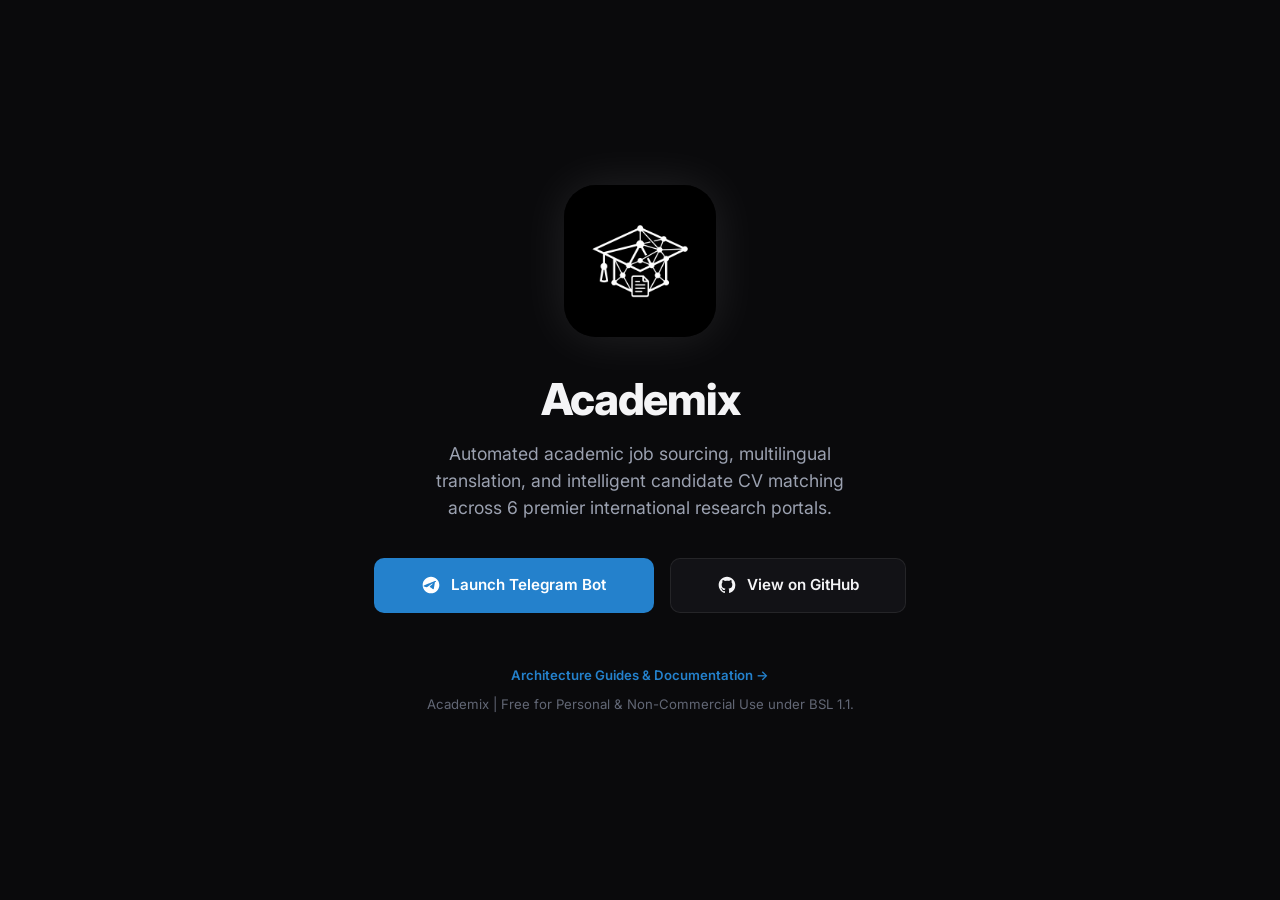
==== docs/index.html @ fbb47c1a "docs: add complete Academix documentation site, technical guides, and new neural-mortarboard logo" ====
<!DOCTYPE html>
<html lang="en" prefix="og: https://ogp.me/ns#">

<head>
  <meta charset="UTF-8">
  <meta name="viewport" content="width=device-width, initial-scale=1.0">
  
  <!-- Primary Search Engine Meta Tags -->
  <title>Academix — Automated Academic Job Sourcing, Translation & CV Matching</title>
  <meta name="title" content="Academix — Automated Academic Job Sourcing, Translation & CV Matching">
  <meta name="description"
    content="Automated academic job sourcing, metadata refinement, and CV matching platform. Aggregates PhD and Postdoc listings across 6 portals with local NLLB-200 translation and semantic matching.">
  <meta name="keywords"
    content="academic job tracker, phd job crawler, postdoc job search, euraxess scraper, academictransfer, nature careers scraper, researchgate jobs, cv parsing academia, academic matching algorithm, nllb 200 translation, ollama academic metadata, self hosted academic job board">
  <meta name="author" content="drLacheheb">
  <meta name="robots" content="index, follow, max-image-preview:large, max-snippet:-1, max-video-preview:-1">
  <meta name="googlebot" content="index, follow, max-snippet:-1, max-image-preview:large, max-video-preview:-1">
  <meta name="bingbot" content="index, follow, max-snippet:-1, max-image-preview:large, max-video-preview:-1">
  <meta name="theme-color" content="#0a0a0c">
  <link rel="canonical" href="https://drLacheheb.github.io/academix/">

  <!-- Favicons -->
  <link rel="icon" type="image/png" href="assets/logo.png">
  <link rel="apple-touch-icon" href="assets/logo.png">

  <!-- Open Graph / Facebook / LinkedIn / Discord -->
  <meta property="og:type" content="website">
  <meta property="og:url" content="https://drLacheheb.github.io/academix/">
  <meta property="og:title" content="Academix — Automated Academic Job Sourcing & Intelligent CV Matching">
  <meta property="og:description"
    content="Discover PhD, Postdoc, and Research positions across 6 European & global portals with local NLLB-200 translation, structured LLM extraction, and semantic vector matching.">
  <meta property="og:image" content="https://drLacheheb.github.io/academix/assets/logo.png">
  <meta property="og:image:alt" content="Academix - Academic Job Sourcing & CV Matching Logo">
  <meta property="og:site_name" content="Academix">
  <meta property="og:locale" content="en_US">

  <!-- Twitter Card -->
  <meta name="twitter:card" content="summary_large_image">
  <meta name="twitter:url" content="https://drLacheheb.github.io/academix/">
  <meta name="twitter:title" content="Academix — Automated Academic Job Sourcing & CV Matching">
  <meta name="twitter:description"
    content="Automated academic job aggregation across 6 portals with local AI translation and intelligent CV matching.">
  <meta name="twitter:image" content="https://drLacheheb.github.io/academix/assets/logo.png">

  <!-- JSON-LD Multi-Entity Structured Data (SoftwareApplication + FAQPage) -->
  <script type="application/ld+json">
  {
    "@context": "https://schema.org",
    "@graph": [
      {
        "@type": "SoftwareApplication",
        "@id": "https://drLacheheb.github.io/academix/#software",
        "name": "Academix",
        "alternateName": ["Academix Sourcing", "Academix Academic Matcher", "Academix Telegram Bot"],
        "headline": "Automated Academic Job Sourcing, Translation & Candidate CV Matching",
        "operatingSystem": "Linux, macOS, Windows, Docker",
        "applicationCategory": "BusinessApplication, EducationalApplication, ProductivityApplication",
        "offers": {
          "@type": "Offer",
          "price": "0",
          "priceCurrency": "USD"
        },
        "description": "Academix is an open-source, self-hosted academic recruiting and sourcing pipeline. It automatically discovers and aggregates PhD, postdoc, and faculty openings from 6 premier platforms, translates multilingual descriptions using local NLLB-200 CTranslate2 models, extracts structured competencies with Ollama and Instructor, and matches candidate CVs using hierarchical degree gating and asymmetric vector similarity pooling.",
        "url": "https://drLacheheb.github.io/academix/",
        "image": "https://drLacheheb.github.io/academix/assets/logo.png",
        "softwareVersion": "1.0.0",
        "author": {
          "@type": "Person",
          "name": "drLacheheb",
          "url": "https://github.com/drLacheheb"
        },
        "keywords": "academic job board, phd recruitment, postdoc crawler, euraxess scraper, academictransfer, cv matching, nllb 200 translation, nomic embeddings, self hosted academic platform",
        "featureList": [
          "Automated full-scroll crawling across 6 academic portals (EURAXESS, AcademicTransfer, ABG, Nature Careers, ResearchGate, EuroScienceJobs)",
          "Local Neural Machine Translation with CTranslate2 NLLB-200 and Sentencex segmentation",
          "Structured research profile extraction using Ollama LLMs and Instructor",
          "Multi-vector semantic similarity using nomic-embed-text-v1.5",
          "Hierarchical degree level eligibility verification (PhD >= Master >= Bachelor)",
          "Semantic degree field compatibility gating (0.71 cosine threshold)",
          "Asymmetric Max-Dominance score pooling (0.70 * max + 0.30 * min)",
          "Automated natural language match reason explanations for candidates",
          "Telegram Bot for candidate onboarding, CV PDF upload, and instant notifications"
        ]
      },
      {
        "@type": "FAQPage",
        "@id": "https://drLacheheb.github.io/academix/#faq",
        "mainEntity": [
          {
            "@type": "Question",
            "name": "What is Academix?",
            "acceptedAnswer": {
              "@type": "Answer",
              "text": "Academix is an automated, self-hosted platform that aggregates academic job offers (PhDs, postdocs, faculty roles) from major international portals, translates them locally, extracts structured requirements with local LLMs, and matches them to candidate research profiles."
            }
          },
          {
            "@type": "Question",
            "name": "Which job boards does Academix support?",
            "acceptedAnswer": {
              "@type": "Answer",
              "text": "Academix connects to EURAXESS, AcademicTransfer, Association Bernard Gregory (ABG), Nature Careers, ResearchGate, and EuroScienceJobs, covering over 20,000 active academic listings across Europe and globally."
            }
          },
          {
            "@type": "Question",
            "name": "How does the Academix matching algorithm work?",
            "acceptedAnswer": {
              "@type": "Answer",
              "text": "The matching engine uses a four-step funnel: 1) Hierarchical degree verification, 2) Semantic degree field compatibility check (0.71 cosine threshold), 3) Pre-computed skill and research embedding dot products, and 4) Asymmetric Max-Dominance pooling (0.70 * max + 0.30 * min) with LLM-generated match explanations."
            }
          },
          {
            "@type": "Question",
            "name": "How does Academix handle non-English listings?",
            "acceptedAnswer": {
              "@type": "Answer",
              "text": "Academix includes a local CTranslate2 NLLB-200 engine that splits listings into paragraphs and sentences, detects languages with Lingua in sub-milliseconds, and translates French, German, Dutch, and other languages to English while preserving markdown formatting."
            }
          }
        ]
      }
    ]
  }
  </script>

  <!-- Performance & Typography Preconnect -->
  <link rel="dns-prefetch" href="https://fonts.googleapis.com">
  <link rel="dns-prefetch" href="https://fonts.gstatic.com">
  <link rel="preconnect" href="https://fonts.googleapis.com">
  <link rel="preconnect" href="https://fonts.gstatic.com" crossorigin>
  <link
    href="https://fonts.googleapis.com/css2?family=Inter:wght@400;500;600;700;800&family=JetBrains+Mono:wght@400;500;600&display=swap"
    rel="stylesheet">
  <link rel="stylesheet" href="style.css">
</head>

<body>

  <div class="page-wrapper">
    <main class="hero">
      <div class="logo-wrapper">
        <img src="assets/logo.png" alt="Academix Logo - Automated Academic Job Sourcing & Matching" class="hero-logo" width="108" height="108">
      </div>

      <h1>Academix</h1>
      <p class="subtitle">
        Automated academic job sourcing, multilingual translation, and intelligent candidate CV matching across 6 premier international research portals.
      </p>

      <div class="cta-group">
        <a href="https://t.me/academix_bot" class="btn btn-primary" target="_blank" rel="noopener noreferrer" aria-label="Start with Academix Telegram Bot">
          <svg width="20" height="20" viewBox="0 0 24 24" fill="currentColor" aria-hidden="true">
            <path
              d="M12 2C6.48 2 2 6.48 2 12s4.48 10 10 10 10-4.48 10-10S17.52 2 12 2zm4.64 6.8c-.15 1.58-.8 5.42-1.13 7.19-.14.75-.42 1-.68 1.03-.58.05-1.02-.38-1.58-.75-.88-.58-1.38-.94-2.23-1.5-.99-.65-.35-1.01.22-1.59.15-.15 2.71-2.48 2.76-2.69.01-.03.01-.14-.07-.19-.08-.05-.19-.02-.27 0-.12.03-1.99 1.27-5.62 3.72-.53.36-1.01.54-1.44.53-.47-.01-1.38-.27-2.05-.49-.83-.27-1.49-.42-1.43-.88.03-.24.37-.49 1.02-.75 3.99-1.74 6.66-2.88 8.01-3.44 3.81-1.59 4.6-1.87 5.12-1.88.11 0 .37.03.54.17.14.12.18.28.2.45-.02.07-.02.13-.03.22z" />
          </svg>
          <span>Launch Telegram Bot</span>
        </a>

        <a href="https://github.com/drLacheheb/academix" class="btn btn-secondary" target="_blank"
          rel="noopener noreferrer" aria-label="View Academix Open Source Repository on GitHub">
          <svg width="20" height="20" viewBox="0 0 24 24" fill="currentColor" aria-hidden="true">
            <path fill-rule="evenodd" clip-rule="evenodd"
              d="M12 2C6.477 2 2 6.484 2 12.017c0 4.425 2.865 8.18 6.839 9.504.5.092.682-.217.682-.483 0-.237-.008-.868-.013-1.703-2.782.605-3.369-1.343-3.369-1.343-.454-1.158-1.11-1.466-1.11-1.466-.908-.62.069-.608.069-.608 1.003.07 1.53 1.032 1.53 1.032.892 1.53 2.341 1.088 2.91.832.092-.647.35-1.088.636-1.338-2.22-.253-4.555-1.113-4.555-4.951 0-1.093.39-1.988 1.029-2.688-.103-.253-.446-1.272.098-2.65 0 0 .84-.27 2.75 1.026A9.564 9.564 0 0112 6.844c.85.004 1.705.115 2.504.337 1.909-1.296 2.747-1.027 2.747-1.027.546 1.379.202 2.398.1 2.651.64.7 1.028 1.595 1.028 2.688 0 3.848-2.339 4.695-4.566 4.943.359.309.678.92.678 1.855 0 1.338-.012 2.419-.012 2.747 0 .268.18.58.688.482A10.019 10.019 0 0022 12.017C22 6.484 17.522 2 12 2z" />
          </svg>
          <span>View on GitHub</span>
        </a>
      </div>
    </main>

    <footer>
      <p style="margin-bottom: 0.5rem;"><a href="blog/">Architecture Guides & Documentation &rarr;</a></p>
      <p>Academix | Free for Personal & Non-Commercial Use under BSL 1.1.</p>
    </footer>
  </div>

</body>

</html>
---- docs/style.css ----
:root {
  --bg-primary: #0a0a0c;
  --bg-card: #121216;
  --border-color: rgba(255, 255, 255, 0.08);
  --border-hover: rgba(255, 255, 255, 0.22);
  --text-primary: #f4f4f6;
  --text-secondary: #9ba1b0;
  --text-muted: #626775;
  --tg-blue: #2481cc;
  --tg-blue-hover: #1c68a6;
  --font-main: "Inter", -apple-system, BlinkMacSystemFont, "Segoe UI", Roboto, sans-serif;
}

*,
*::before,
*::after {
  box-sizing: border-box;
  margin: 0;
  padding: 0;
}

html {
  font-size: 100%;
  -webkit-text-size-adjust: 100%;
}

body {
  background-color: var(--bg-primary);
  color: var(--text-primary);
  font-family: var(--font-main);
  line-height: 1.6;
  -webkit-font-smoothing: antialiased;
  min-height: 100dvh;
  min-height: 100vh;
  display: flex;
  flex-direction: column;
  justify-content: center;
  align-items: center;
  overflow-x: hidden;
  width: 100%;
}

.page-wrapper {
  max-width: min(92vw, 36.25rem);
  width: 100%;
  padding: clamp(1.5rem, 5dvh, 2.75rem) clamp(1rem, 4vw, 1.5rem);
  display: flex;
  flex-direction: column;
  align-items: center;
  text-align: center;
  margin: auto;
}

/* Hero Section */
.hero {
  display: flex;
  flex-direction: column;
  align-items: center;
  width: 100%;
}

.logo-wrapper {
  margin-bottom: clamp(1.25rem, 4vw, 1.75rem);
}

.hero-logo {
  width: clamp(7.5rem, 28vw, 9.5rem);
  height: clamp(7.5rem, 28vw, 9.5rem);
  border-radius: clamp(1.5rem, 5.5vw, 2rem);
  box-shadow: 0 0 clamp(1.5rem, 5vw, 3rem) rgba(255, 255, 255, 0.1);
  object-fit: contain;
}

h1 {
  font-size: clamp(1.75rem, 6vw, 2.75rem);
  font-weight: 800;
  letter-spacing: -0.03em;
  line-height: 1.2;
  margin-bottom: clamp(0.65rem, 2vw, 0.9rem);
}

.subtitle {
  font-size: clamp(0.9rem, 2.4vw, 1.1rem);
  color: var(--text-secondary);
  max-width: min(100%, 30rem);
  margin: 0 auto clamp(1.5rem, 4.5vw, 2.25rem);
  line-height: 1.55;
  text-wrap: balance;
}

/* CTA Group */
.cta-group {
  display: flex;
  gap: clamp(0.75rem, 2.5vw, 1rem);
  justify-content: center;
  align-items: stretch;
  width: 100%;
  flex-wrap: wrap;
}

.btn {
  display: inline-flex;
  align-items: center;
  justify-content: center;
  gap: 0.625rem;
  padding: clamp(0.75rem, 2vw, 0.9rem) clamp(1.25rem, 3.5vw, 1.75rem);
  border-radius: 0.625rem;
  font-size: clamp(0.875rem, 2vw, 0.95rem);
  font-weight: 600;
  text-decoration: none;
  transition: transform 0.2s ease, background-color 0.2s ease, border-color 0.2s ease;
  min-height: 3rem;
  cursor: pointer;
  flex: 1 1 auto;
  max-width: 100%;
}

.btn svg {
  width: clamp(1.125rem, 2.5vw, 1.25rem);
  height: clamp(1.125rem, 2.5vw, 1.25rem);
  flex-shrink: 0;
}

.btn-primary {
  background-color: var(--tg-blue);
  color: #ffffff;
  border: 1px solid transparent;
}

.btn-primary:hover {
  background-color: var(--tg-blue-hover);
  transform: translateY(-0.125rem);
}

.btn-secondary {
  background-color: var(--bg-card);
  color: var(--text-primary);
  border: 1px solid var(--border-color);
}

.btn-secondary:hover {
  border-color: var(--border-hover);
  background-color: #1a1a22;
  transform: translateY(-0.125rem);
}

/* Footer */
footer {
  margin-top: clamp(2rem, 6dvh, 3.25rem);
  color: var(--text-muted);
  font-size: clamp(0.75rem, 1.8vw, 0.825rem);
  width: 100%;
}

footer a {
  color: var(--tg-blue);
  text-decoration: none;
  font-weight: 600;
  transition: color 0.2s, text-decoration 0.2s;
}

footer a:hover {
  color: var(--tg-blue-hover);
  text-decoration: underline;
}

/* Mobile & Small Screen Rules */
@media (max-width: 32.5em) {
  .cta-group {
    flex-direction: column;
    width: 100%;
  }

  .btn {
    width: 100%;
    flex: 1 1 100%;
  }
}
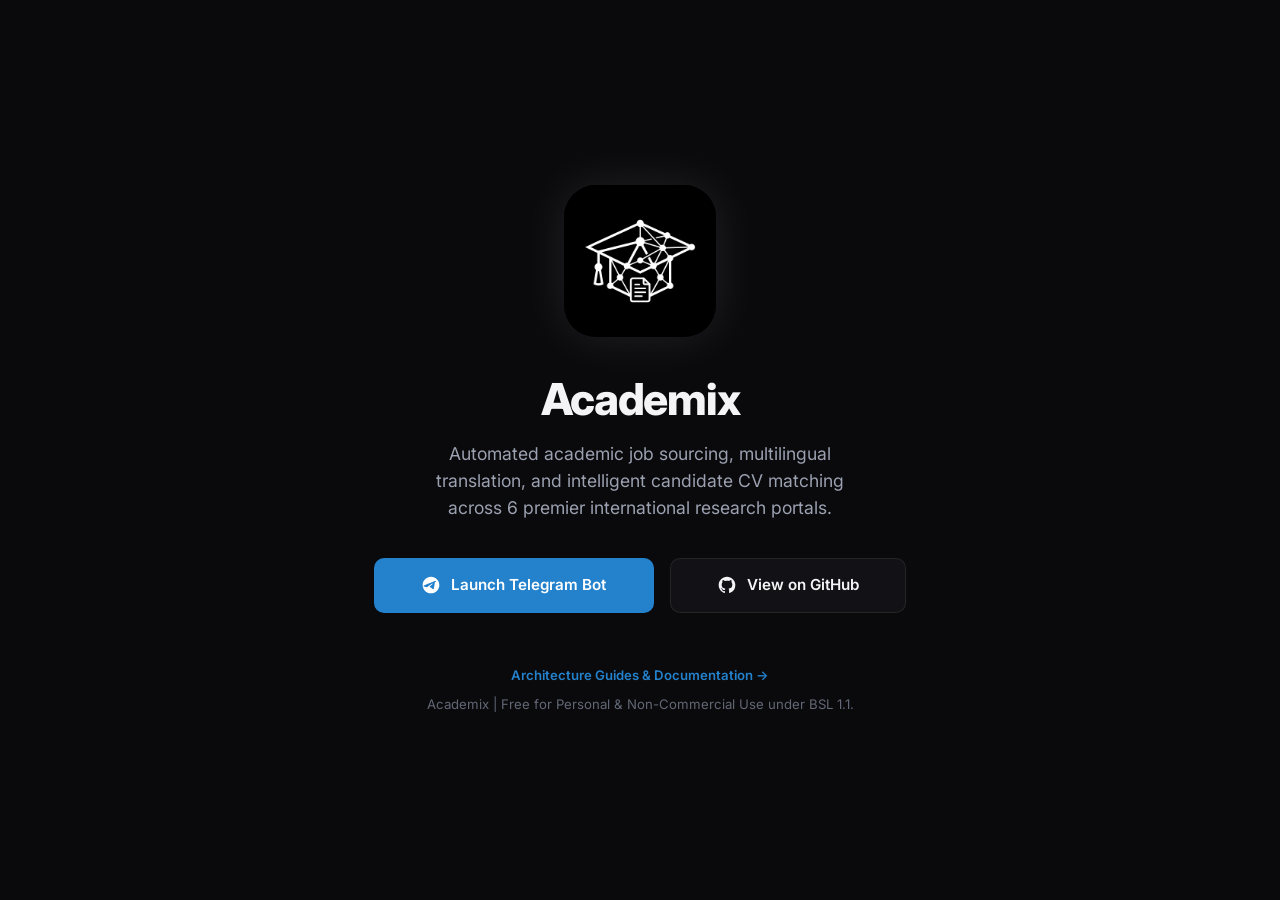
==== commit 6237d2fe: "docs: update Telegram bot handle and URLs to @AcadamixBot" ====
--- a/docs/index.html
+++ b/docs/index.html
@@ -149,7 +149,7 @@
       </p>
 
       <div class="cta-group">
-        <a href="https://t.me/academix_bot" class="btn btn-primary" target="_blank" rel="noopener noreferrer" aria-label="Start with Academix Telegram Bot">
+        <a href="https://t.me/AcadamixBot" class="btn btn-primary" target="_blank" rel="noopener noreferrer" aria-label="Start with Academix Telegram Bot">
           <svg width="20" height="20" viewBox="0 0 24 24" fill="currentColor" aria-hidden="true">
             <path
               d="M12 2C6.48 2 2 6.48 2 12s4.48 10 10 10 10-4.48 10-10S17.52 2 12 2zm4.64 6.8c-.15 1.58-.8 5.42-1.13 7.19-.14.75-.42 1-.68 1.03-.58.05-1.02-.38-1.58-.75-.88-.58-1.38-.94-2.23-1.5-.99-.65-.35-1.01.22-1.59.15-.15 2.71-2.48 2.76-2.69.01-.03.01-.14-.07-.19-.08-.05-.19-.02-.27 0-.12.03-1.99 1.27-5.62 3.72-.53.36-1.01.54-1.44.53-.47-.01-1.38-.27-2.05-.49-.83-.27-1.49-.42-1.43-.88.03-.24.37-.49 1.02-.75 3.99-1.74 6.66-2.88 8.01-3.44 3.81-1.59 4.6-1.87 5.12-1.88.11 0 .37.03.54.17.14.12.18.28.2.45-.02.07-.02.13-.03.22z" />
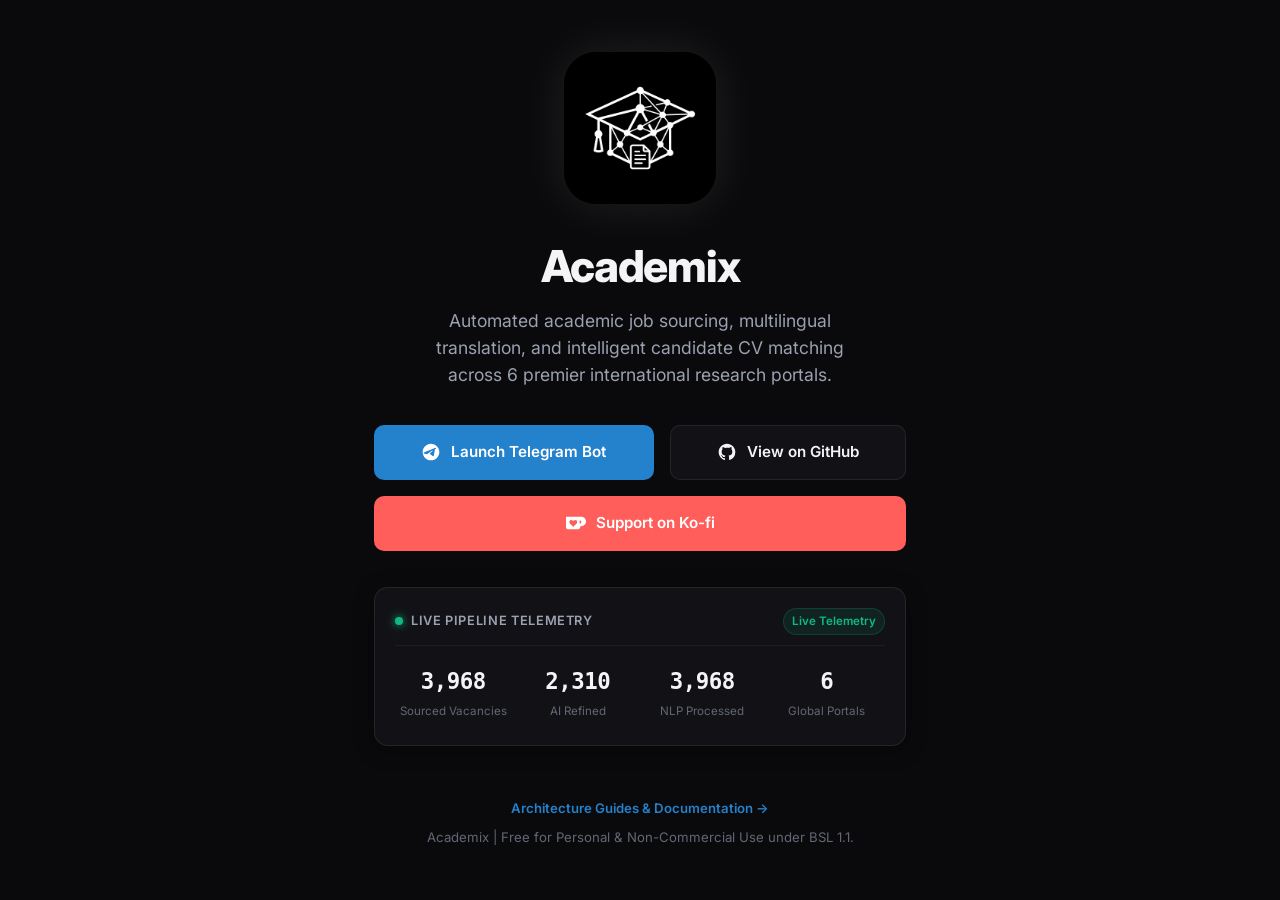
==== commit 44824095: "feat(docs): add live pipeline telemetry widget and Ko-fi support button" ====
--- a/docs/index.html
+++ b/docs/index.html
@@ -165,7 +165,42 @@
           </svg>
           <span>View on GitHub</span>
         </a>
+
+        <a href="https://ko-fi.com/drlacheheb" class="btn btn-kofi" target="_blank"
+          rel="noopener noreferrer" aria-label="Support Academix on Ko-fi">
+          <svg width="20" height="20" viewBox="0 0 24 24" fill="currentColor" aria-hidden="true">
+            <path d="M23.881 8.948c-.773-4.085-4.859-4.593-4.859-4.593H.723c-.604 0-.679.798-.679.798s-.082 7.324-.022 11.822c.164 2.424 2.586 2.672 2.586 2.672s8.267-.023 11.966-.049c2.438-.426 2.683-2.566 2.658-3.734 4.352.24 7.422-2.831 6.649-6.916zm-11.062 3.511c-1.246 1.453-4.047 3.977-4.047 3.977s-2.793-2.516-4.043-3.977c-1.458-1.706-.525-4.086 1.541-4.086 1.41 0 2.502 1.053 2.502 1.053s1.093-1.053 2.508-1.053c2.063 0 2.994 2.38 1.539 4.086zm5.836-1.583c-.496 2.05-2.261 2.308-2.261 2.308v-4.63s1.765.272 2.261 2.322z"/>
+          </svg>
+          <span>Support on Ko-fi</span>
+        </a>
       </div>
+
+      <!-- Live Pipeline Telemetry Widget -->
+      <section class="telemetry-card" aria-label="Real-time Platform Statistics">
+        <div class="telemetry-header">
+          <span class="pulse-indicator" aria-hidden="true"></span>
+          <span class="telemetry-title">Live Pipeline Telemetry</span>
+          <span class="telemetry-badge" id="telemetry-status">Connecting...</span>
+        </div>
+        <div class="telemetry-grid">
+          <div class="telemetry-item">
+            <span class="telemetry-value" id="stat-total-jobs">3,968</span>
+            <span class="telemetry-label">Sourced Vacancies</span>
+          </div>
+          <div class="telemetry-item">
+            <span class="telemetry-value" id="stat-refined-jobs">2,310</span>
+            <span class="telemetry-label">AI Refined</span>
+          </div>
+          <div class="telemetry-item">
+            <span class="telemetry-value" id="stat-translated-jobs">3,968</span>
+            <span class="telemetry-label">NLP Processed</span>
+          </div>
+          <div class="telemetry-item">
+            <span class="telemetry-value" id="stat-active-portals">6</span>
+            <span class="telemetry-label">Global Portals</span>
+          </div>
+        </div>
+      </section>
     </main>
 
     <footer>
@@ -174,6 +209,32 @@
     </footer>
   </div>
 
+  <script>
+    (function () {
+      async function fetchLiveStats() {
+        try {
+          const res = await fetch("https://academix-production-1c37.up.railway.app/status");
+          if (res.ok) {
+            const data = await res.json();
+            if (data.total_jobs !== undefined) {
+              document.getElementById("stat-total-jobs").textContent = Number(data.total_jobs).toLocaleString();
+            }
+            if (data.completed_refinement !== undefined) {
+              document.getElementById("stat-refined-jobs").textContent = Number(data.completed_refinement).toLocaleString();
+            }
+            const totalTrans = (data.completed_translation || 0) + (data.skipped_translation || 0);
+            if (totalTrans > 0) {
+              document.getElementById("stat-translated-jobs").textContent = Number(totalTrans).toLocaleString();
+            }
+            document.getElementById("telemetry-status").textContent = "Operational • 100%";
+          }
+        } catch (err) {
+          document.getElementById("telemetry-status").textContent = "Live Telemetry";
+        }
+      }
+      fetchLiveStats();
+    })();
+  </script>
 </body>
 
 </html>
--- a/docs/style.css
+++ b/docs/style.css
@@ -144,6 +144,104 @@
   transform: translateY(-0.125rem);
 }
 
+.btn-kofi {
+  background-color: #ff5e5b;
+  color: #ffffff;
+  border: 1px solid transparent;
+}
+
+.btn-kofi:hover {
+  background-color: #e04b48;
+  transform: translateY(-0.125rem);
+}
+
+/* Live Telemetry Card */
+.telemetry-card {
+  width: 100%;
+  margin-top: clamp(1.75rem, 5vw, 2.25rem);
+  background: var(--bg-card);
+  border: 1px solid var(--border-color);
+  border-radius: 0.875rem;
+  padding: clamp(1rem, 3vw, 1.25rem);
+  box-shadow: 0 4px 20px rgba(0, 0, 0, 0.35);
+  transition: border-color 0.2s ease;
+}
+
+.telemetry-card:hover {
+  border-color: var(--border-hover);
+}
+
+.telemetry-header {
+  display: flex;
+  align-items: center;
+  gap: 0.5rem;
+  margin-bottom: 0.875rem;
+  padding-bottom: 0.625rem;
+  border-bottom: 1px solid rgba(255, 255, 255, 0.05);
+}
+
+.pulse-indicator {
+  width: 0.5rem;
+  height: 0.5rem;
+  border-radius: 50%;
+  background-color: #10b981;
+  box-shadow: 0 0 8px #10b981;
+  animation: pulse-glow 2s infinite;
+}
+
+@keyframes pulse-glow {
+  0% { transform: scale(0.95); opacity: 0.8; }
+  50% { transform: scale(1.15); opacity: 1; box-shadow: 0 0 12px #10b981; }
+  100% { transform: scale(0.95); opacity: 0.8; }
+}
+
+.telemetry-title {
+  font-size: 0.8rem;
+  font-weight: 600;
+  text-transform: uppercase;
+  letter-spacing: 0.05em;
+  color: var(--text-secondary);
+}
+
+.telemetry-badge {
+  margin-left: auto;
+  font-size: 0.725rem;
+  font-weight: 600;
+  color: #10b981;
+  background: rgba(16, 185, 129, 0.1);
+  padding: 0.2rem 0.5rem;
+  border-radius: 2rem;
+  border: 1px solid rgba(16, 185, 129, 0.2);
+}
+
+.telemetry-grid {
+  display: grid;
+  grid-template-columns: repeat(4, 1fr);
+  gap: 0.5rem;
+}
+
+.telemetry-item {
+  display: flex;
+  flex-direction: column;
+  align-items: center;
+  padding: 0.25rem;
+}
+
+.telemetry-value {
+  font-size: clamp(1.1rem, 3vw, 1.4rem);
+  font-weight: 700;
+  color: var(--text-primary);
+  font-family: "JetBrains Mono", monospace;
+  letter-spacing: -0.02em;
+}
+
+.telemetry-label {
+  font-size: clamp(0.65rem, 1.8vw, 0.725rem);
+  color: var(--text-muted);
+  margin-top: 0.15rem;
+  white-space: nowrap;
+}
+
 /* Footer */
 footer {
   margin-top: clamp(2rem, 6dvh, 3.25rem);
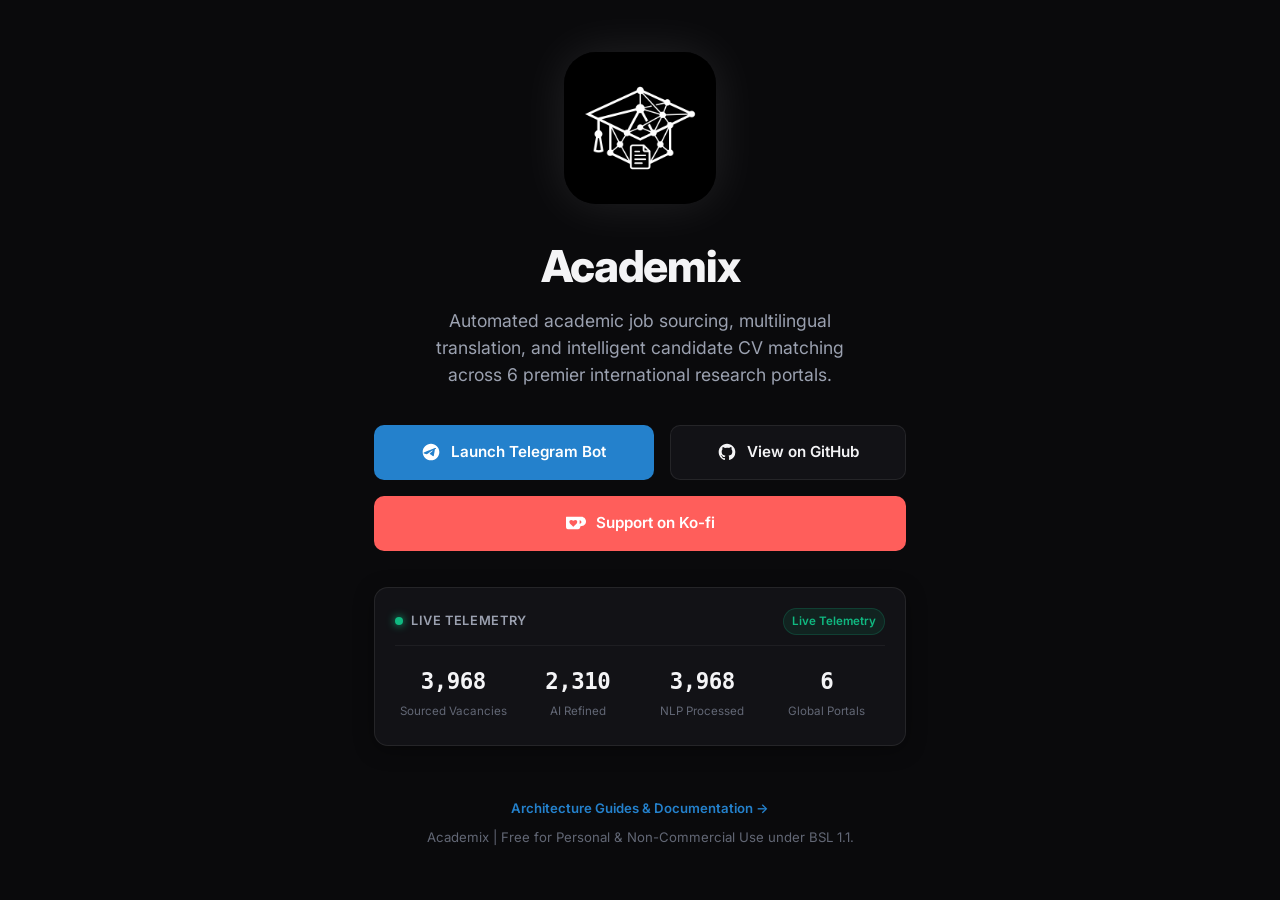
==== commit e453b5fa: "fix(landing): resolve telemetry card overflow on mobile viewports" ====
--- a/docs/index.html
+++ b/docs/index.html
@@ -175,11 +175,11 @@
         </a>
       </div>
 
-      <!-- Live Pipeline Telemetry Widget -->
+      <!-- Live Telemetry Widget -->
       <section class="telemetry-card" aria-label="Real-time Platform Statistics">
         <div class="telemetry-header">
           <span class="pulse-indicator" aria-hidden="true"></span>
-          <span class="telemetry-title">Live Pipeline Telemetry</span>
+          <span class="telemetry-title">Live Telemetry</span>
           <span class="telemetry-badge" id="telemetry-status">Connecting...</span>
         </div>
         <div class="telemetry-grid">
--- a/docs/style.css
+++ b/docs/style.css
@@ -178,6 +178,7 @@
   margin-bottom: 0.875rem;
   padding-bottom: 0.625rem;
   border-bottom: 1px solid rgba(255, 255, 255, 0.05);
+  flex-wrap: wrap;
 }
 
 .pulse-indicator {
@@ -187,6 +188,7 @@
   background-color: #10b981;
   box-shadow: 0 0 8px #10b981;
   animation: pulse-glow 2s infinite;
+  flex-shrink: 0;
 }
 
 @keyframes pulse-glow {
@@ -212,6 +214,7 @@
   padding: 0.2rem 0.5rem;
   border-radius: 2rem;
   border: 1px solid rgba(16, 185, 129, 0.2);
+  white-space: nowrap;
 }
 
 .telemetry-grid {
@@ -225,6 +228,7 @@
   flex-direction: column;
   align-items: center;
   padding: 0.25rem;
+  min-width: 0;
 }
 
 .telemetry-value {
@@ -240,6 +244,9 @@
   color: var(--text-muted);
   margin-top: 0.15rem;
   white-space: nowrap;
+  overflow: hidden;
+  text-overflow: ellipsis;
+  max-width: 100%;
 }
 
 /* Footer */
@@ -273,4 +280,17 @@
     width: 100%;
     flex: 1 1 100%;
   }
-}
+
+  .telemetry-grid {
+    grid-template-columns: repeat(2, 1fr);
+    gap: 0.75rem;
+  }
+
+  .telemetry-title {
+    font-size: 0.7rem;
+  }
+
+  .telemetry-badge {
+    font-size: 0.65rem;
+  }
+}
